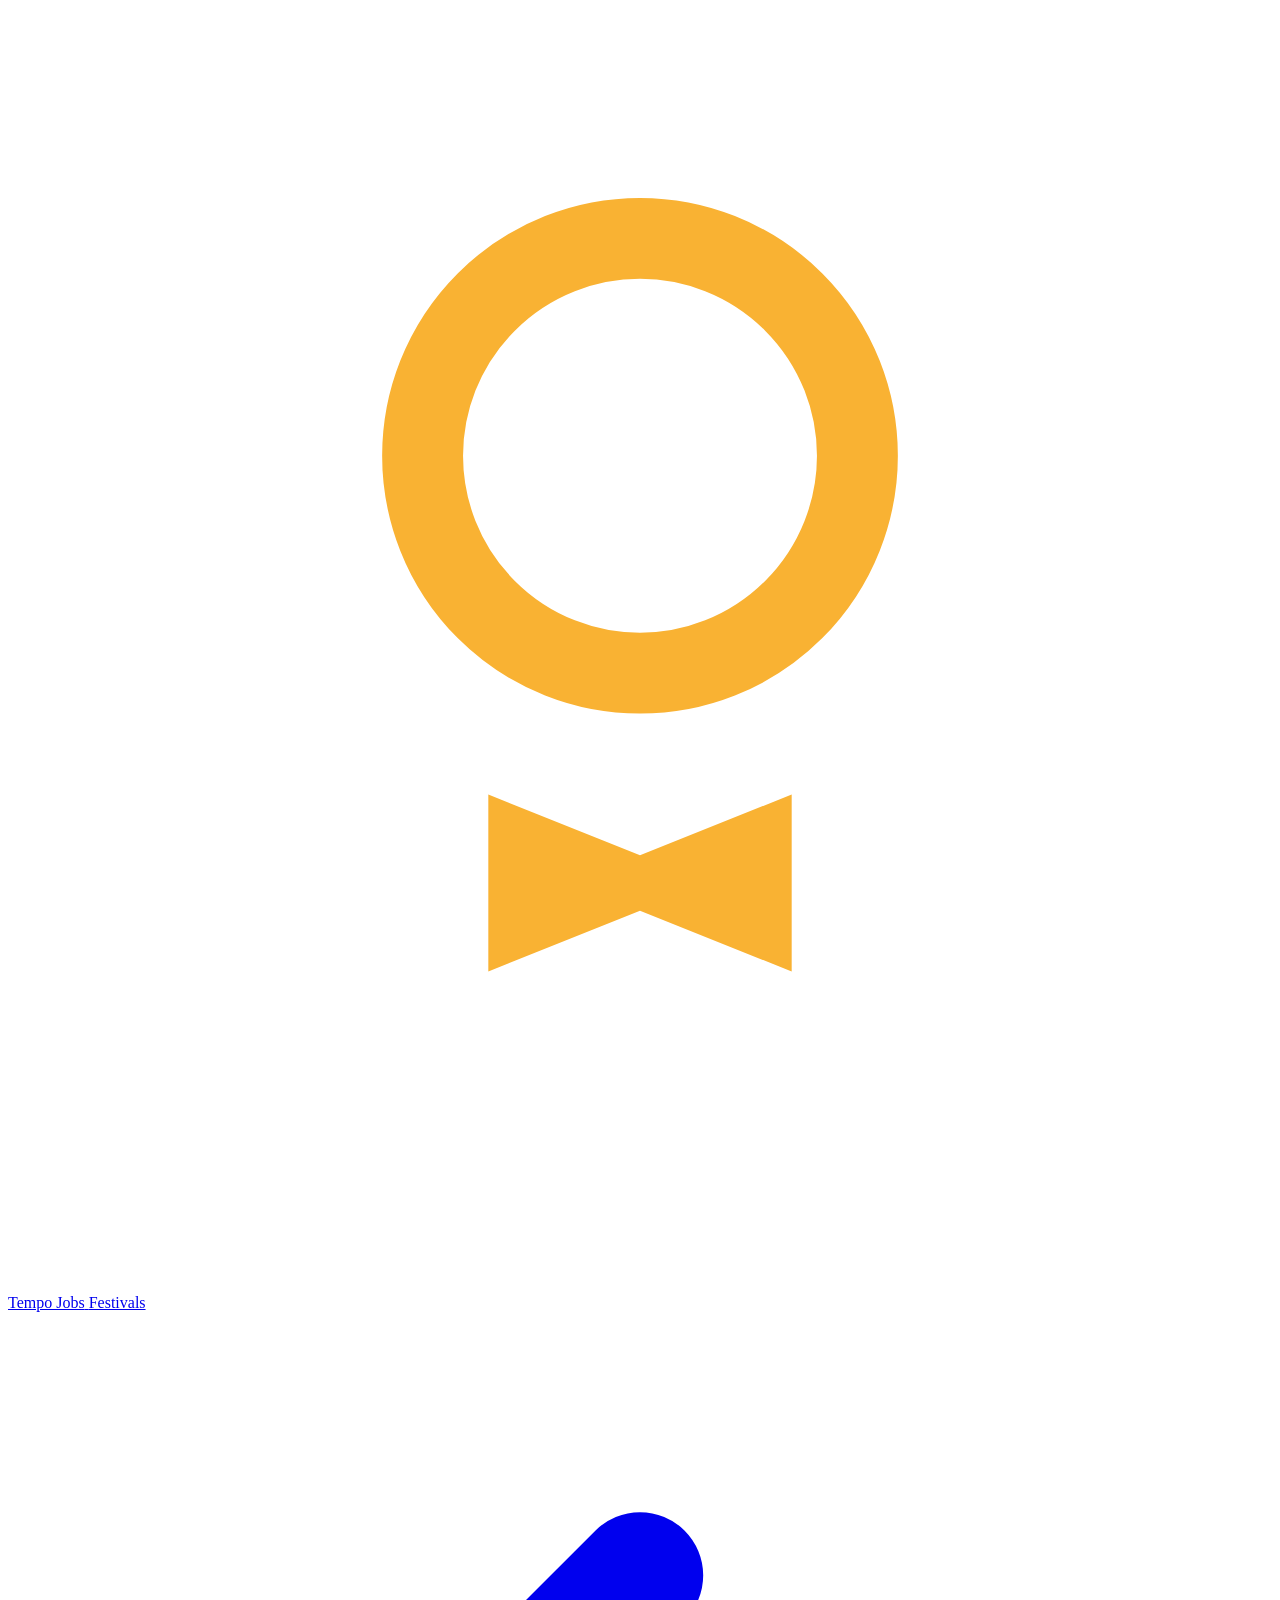
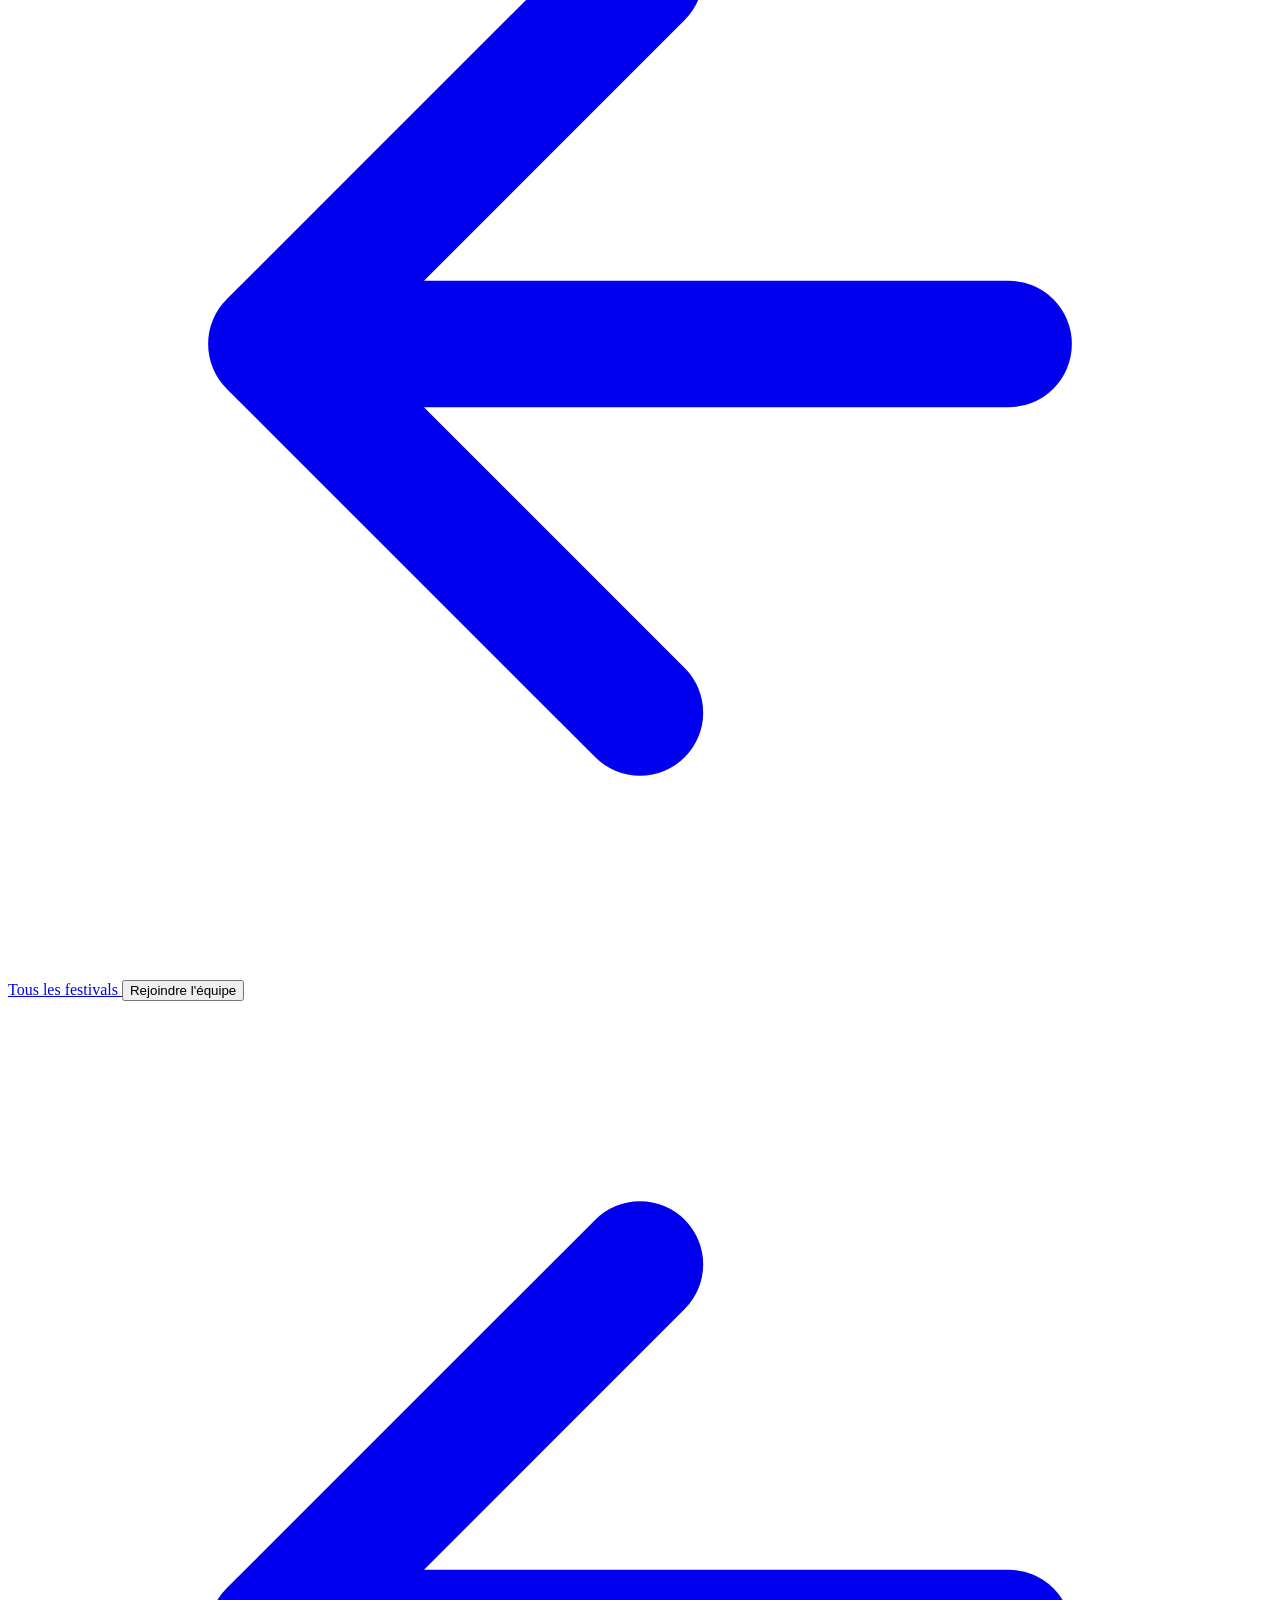
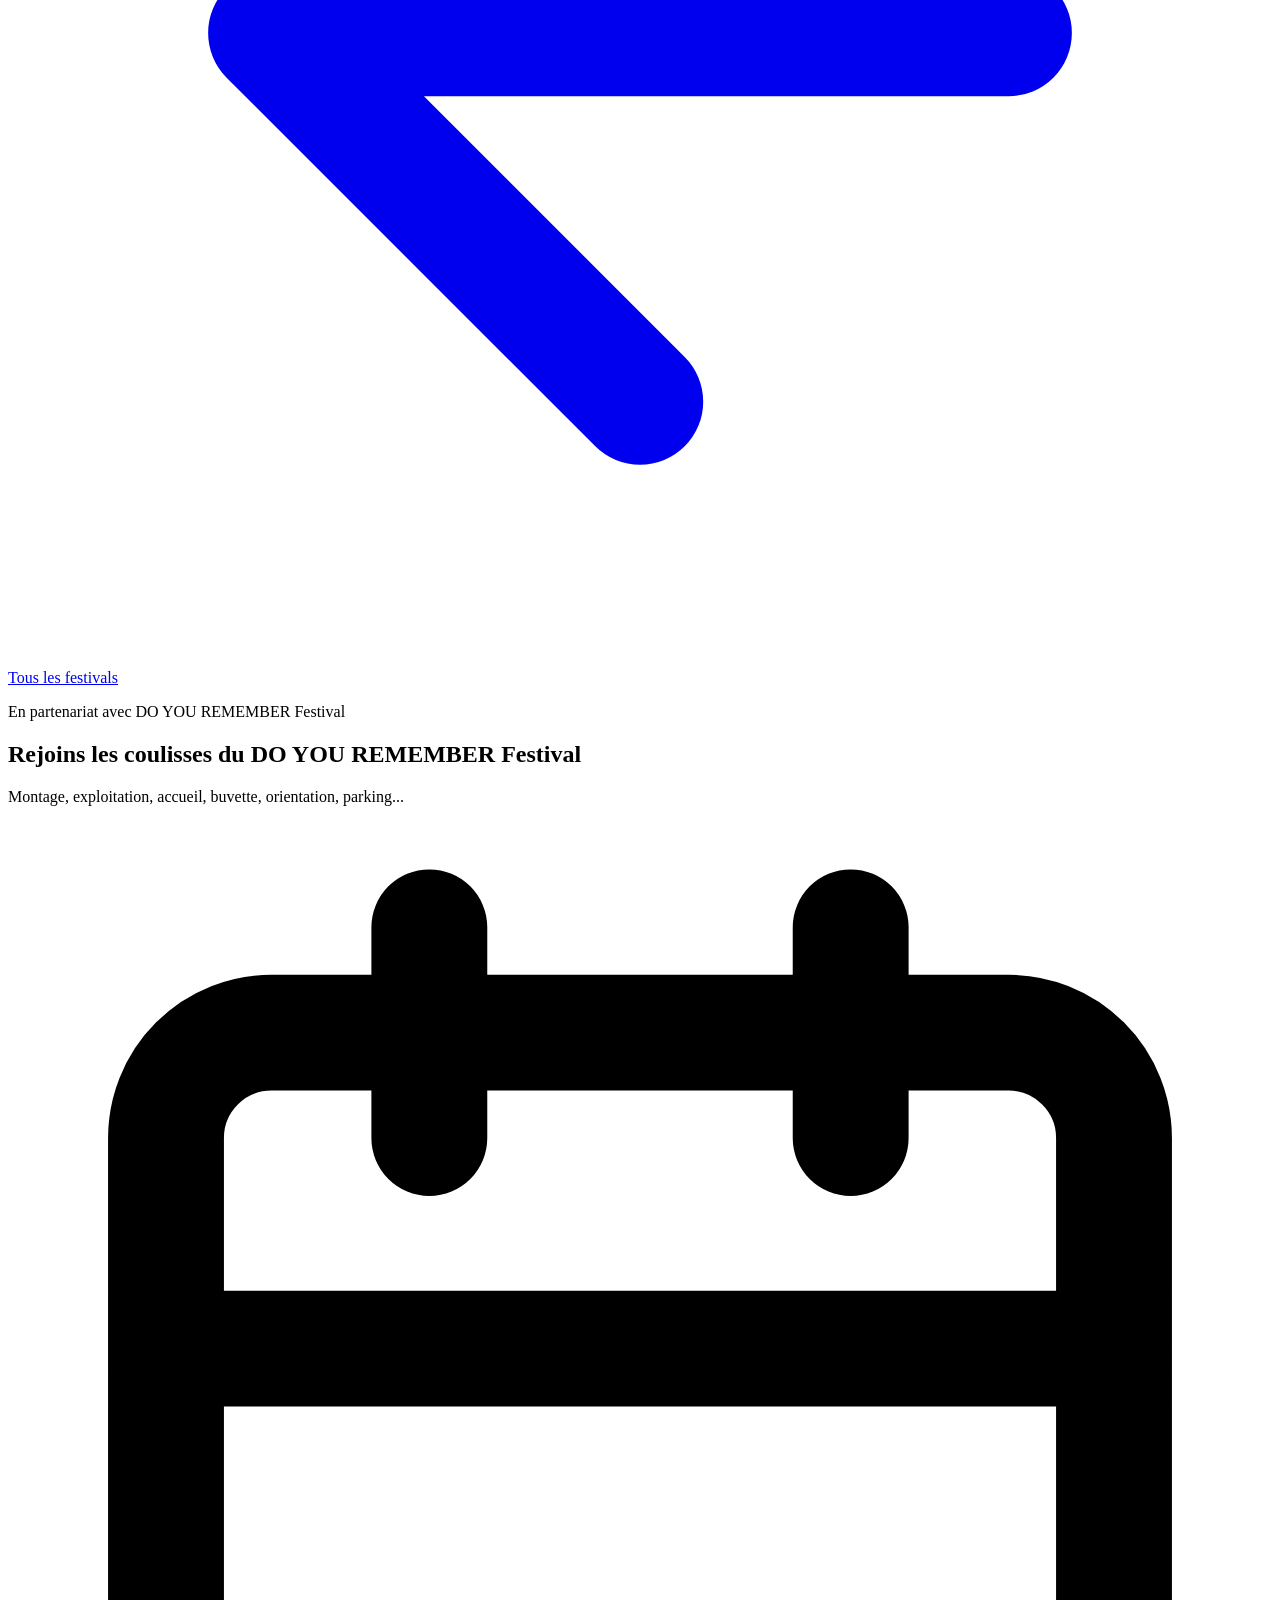
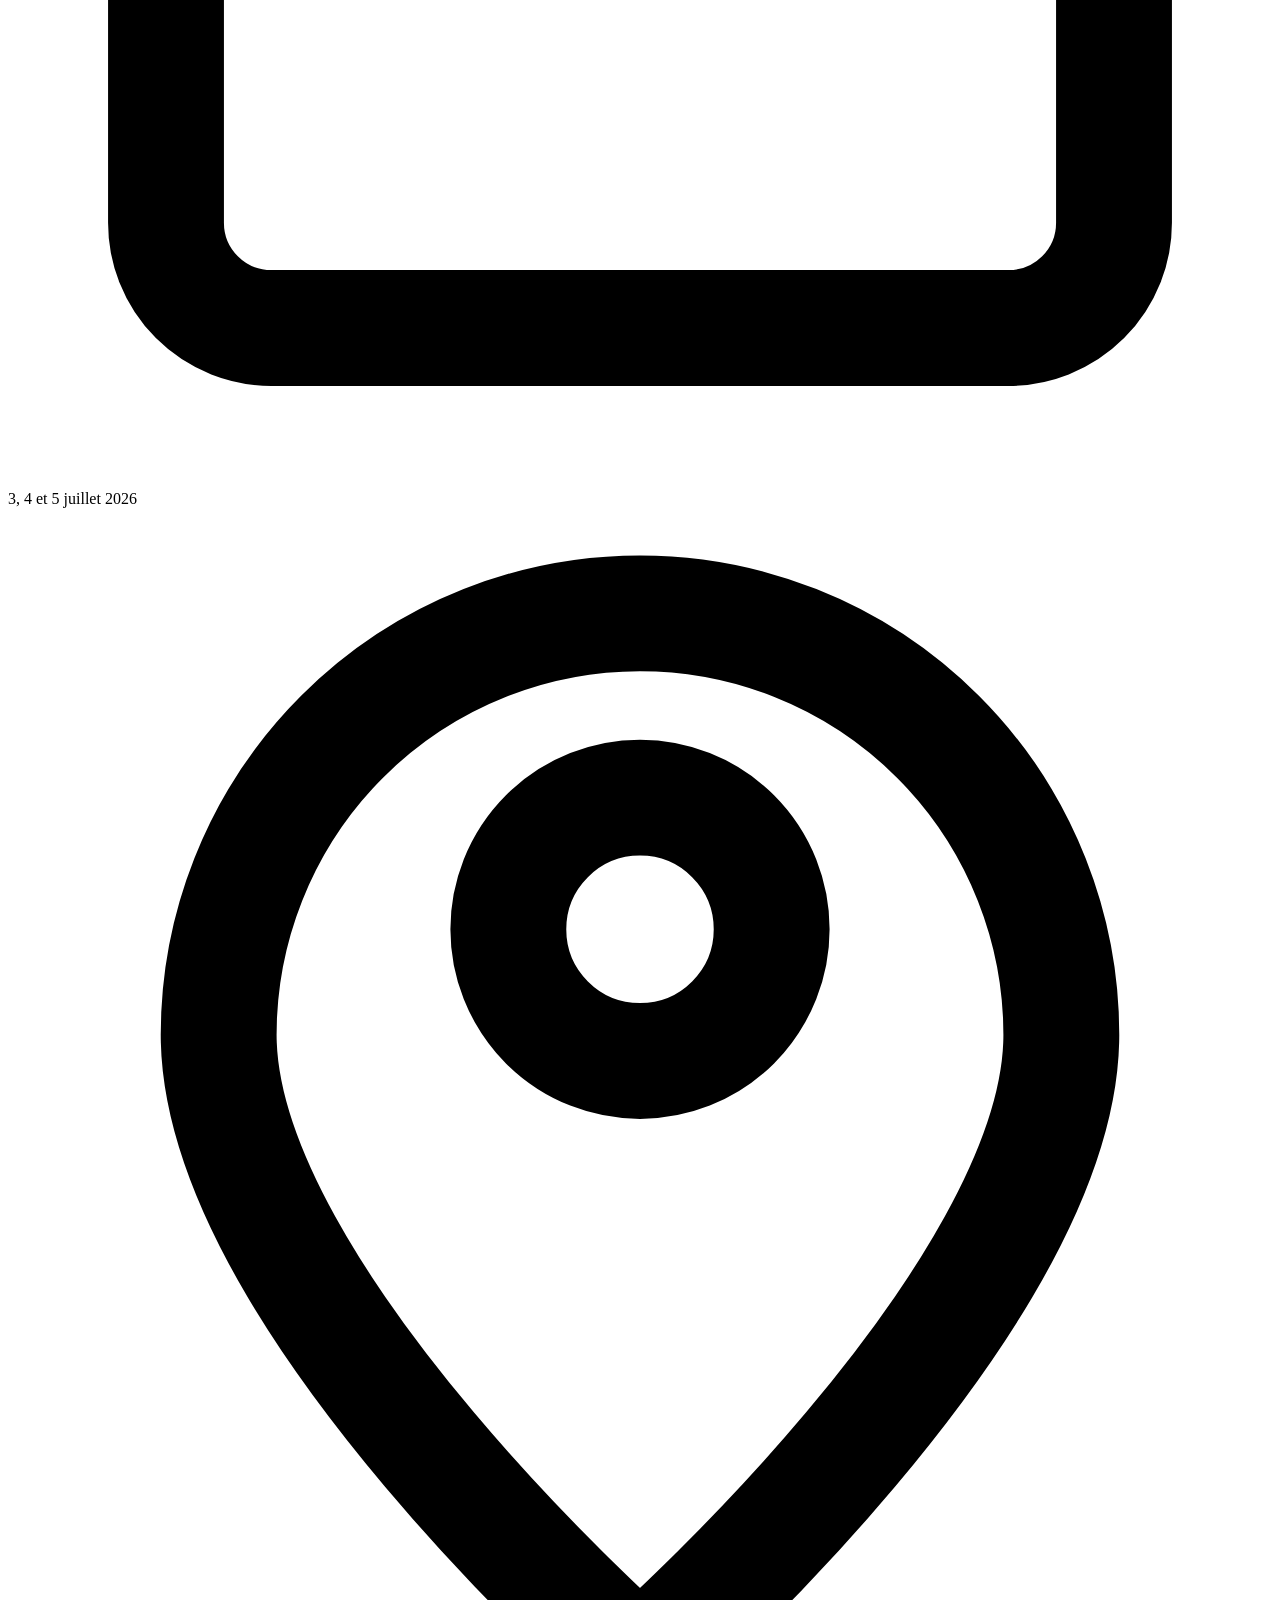
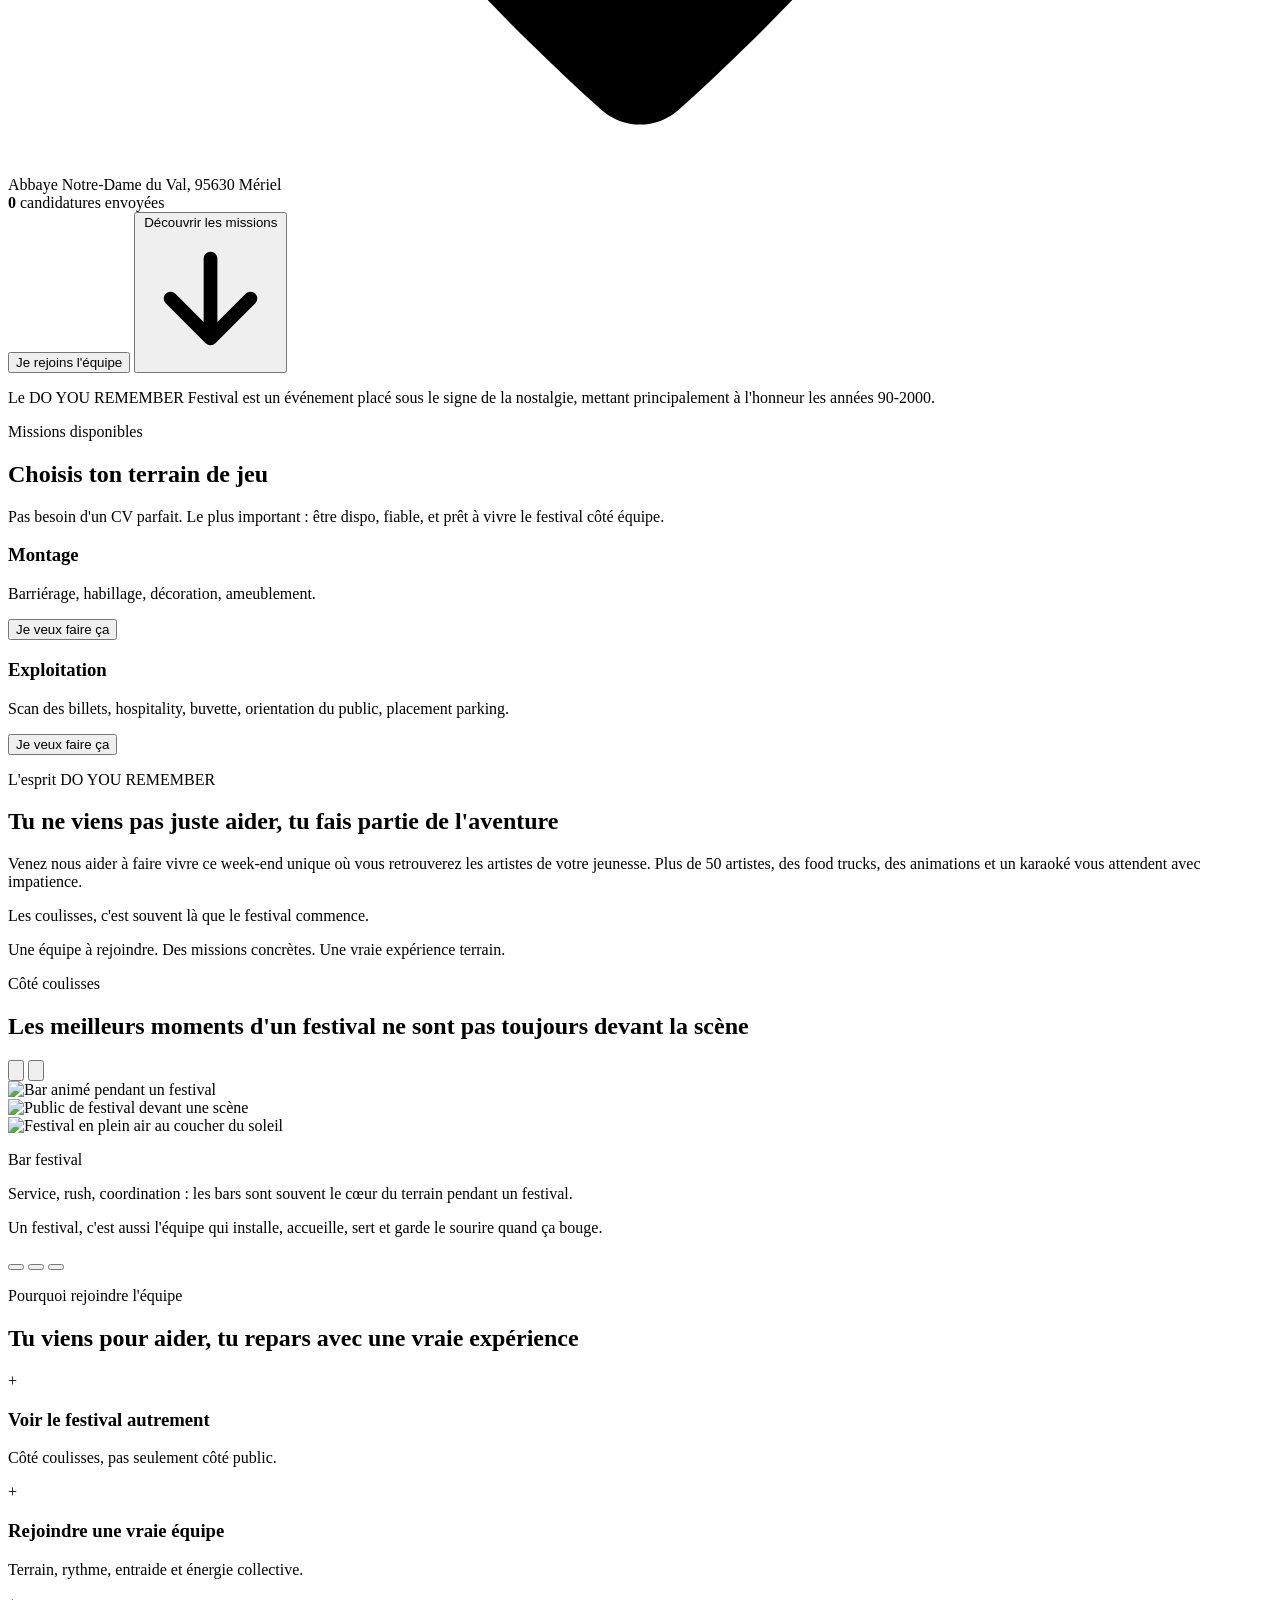
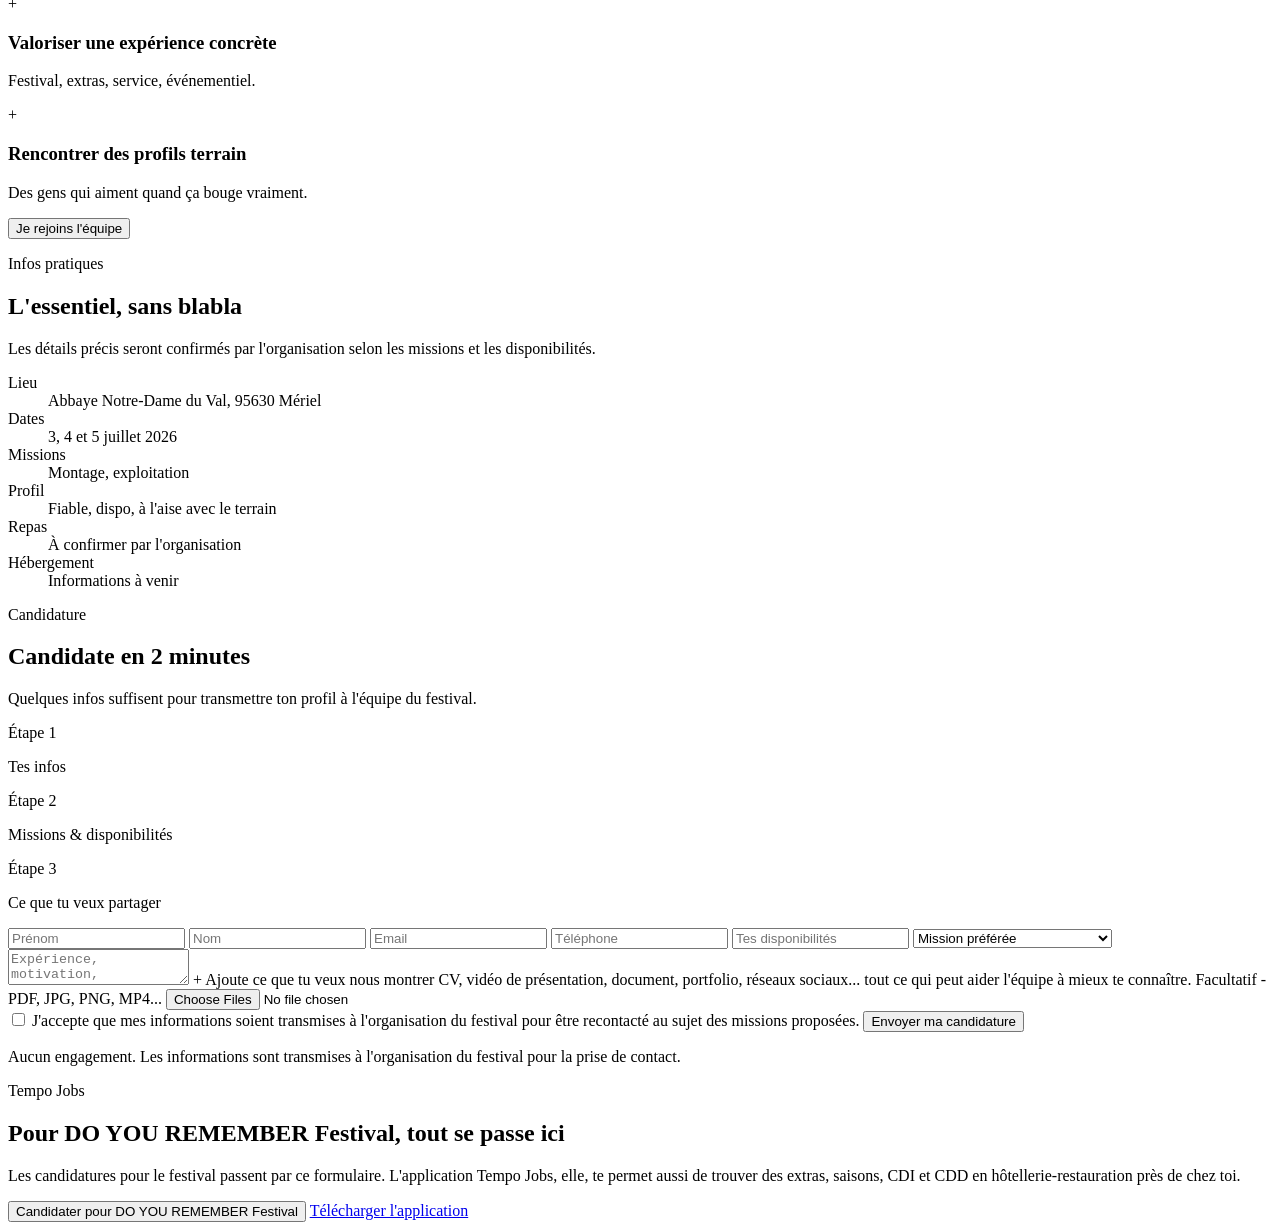
==== index.html @ ffb538f8 "Add files via upload" ====
<!doctype html>
<html lang="fr">
  <head>
    <meta charset="utf-8" />
    <meta name="viewport" content="width=device-width, initial-scale=1" />
    <meta
      name="description"
      content="Rejoins les coulisses du DO YOU REMEMBER Festival et candidate directement aux missions bénévoles proposées."
    />
    <title>DO YOU REMEMBER Festival | Tempo Jobs</title>
    <link rel="preconnect" href="https://images.unsplash.com" />
    <link rel="stylesheet" href="../../assets/festivals.css" />
  </head>
  <body>
    <main class="page">
      <section class="detail-hero">
        <img
          class="detail-hero-bg"
          src="https://images.unsplash.com/photo-1493225457124-a3eb161ffa5f?q=80&w=2400&auto=format&fit=crop"
          alt=""
          aria-hidden="true"
        />

        <div class="container">
          <header class="site-header" aria-label="En-tête Tempo Jobs">
            <a class="brand" href="../../festivals/" aria-label="Retour aux festivals Tempo Jobs">
              <span class="brand-mark" aria-hidden="true">
                <svg viewBox="0 0 500 500" role="img">
                  <circle cx="250" cy="170" r="86" fill="none" stroke="#F9B233" stroke-width="32" />
                  <path d="M190 304 L250 328 L310 304 L310 374 L250 350 L190 374 Z" fill="#F9B233" />
                </svg>
              </span>
              <span>
                <span class="brand-name">Tempo Jobs</span>
                <span class="brand-context">Festivals</span>
              </span>
            </a>

            <div class="header-actions">
              <a class="button button-ghost" href="../../festivals/">
                <svg class="icon" viewBox="0 0 24 24" fill="none" aria-hidden="true">
                  <path d="m12 19-7-7 7-7M19 12H5" stroke="currentColor" stroke-width="2.4" stroke-linecap="round" stroke-linejoin="round" />
                </svg>
                Tous les festivals
              </a>
              <button class="button button-primary" type="button" data-scroll-target="#formulaire">
                Rejoindre l'équipe
              </button>
            </div>
          </header>

          <div class="detail-hero-content">
            <div class="hero-copy">
              <a class="button button-ghost mobile-only" href="../../festivals/">
                <svg class="icon" viewBox="0 0 24 24" fill="none" aria-hidden="true">
                  <path d="m12 19-7-7 7-7M19 12H5" stroke="currentColor" stroke-width="2.4" stroke-linecap="round" stroke-linejoin="round" />
                </svg>
                Tous les festivals
              </a>

              <p class="detail-badge">En partenariat avec DO YOU REMEMBER Festival</p>
              <h1>Rejoins les coulisses du DO YOU REMEMBER Festival</h1>
              <p class="hero-lede">Montage, exploitation, accueil, buvette, orientation, parking...</p>

              <div class="detail-meta">
                <span>
                  <svg class="icon" viewBox="0 0 24 24" fill="none" aria-hidden="true">
                    <path d="M8 2v4m8-4v4M3 10h18M5 4h14a2 2 0 0 1 2 2v13a2 2 0 0 1-2 2H5a2 2 0 0 1-2-2V6a2 2 0 0 1 2-2Z" stroke="currentColor" stroke-width="2.2" stroke-linecap="round" stroke-linejoin="round" />
                  </svg>
                  3, 4 et 5 juillet 2026
                </span>
                <span>
                  <svg class="icon" viewBox="0 0 24 24" fill="none" aria-hidden="true">
                    <path d="M20 10c0 5-8 12-8 12S4 15 4 10a8 8 0 1 1 16 0Z" stroke="currentColor" stroke-width="2.2" stroke-linecap="round" stroke-linejoin="round" />
                    <path d="M12 10.5a2.5 2.5 0 1 0 0-5 2.5 2.5 0 0 0 0 5Z" stroke="currentColor" stroke-width="2.2" stroke-linecap="round" stroke-linejoin="round" />
                  </svg>
                  Abbaye Notre-Dame du Val, 95630 Mériel
                </span>
              </div>

              <div class="application-counter application-counter-hero" data-application-counter="do-you-remember" data-count="0">
                <strong data-counter-value>0</strong>
                <span data-counter-label>candidatures envoyées</span>
              </div>

              <div class="hero-actions">
                <button class="button button-primary" type="button" data-scroll-target="#formulaire">
                  Je rejoins l'équipe
                </button>
                <button class="button button-ghost" type="button" data-scroll-target="#missions">
                  Découvrir les missions
                  <svg class="icon" viewBox="0 0 24 24" fill="none" aria-hidden="true">
                    <path d="M12 5v14m0 0 7-7m-7 7-7-7" stroke="currentColor" stroke-width="2.4" stroke-linecap="round" stroke-linejoin="round" />
                  </svg>
                </button>
              </div>

              <p class="detail-note">
                Le DO YOU REMEMBER Festival est un événement placé sous le signe de la nostalgie,
                mettant principalement à l'honneur les années 90-2000.
              </p>
            </div>
          </div>
        </div>
      </section>

      <section id="missions" class="section">
        <div class="container">
          <div>
            <p class="section-eyebrow">Missions disponibles</p>
            <h2 class="section-title">Choisis ton terrain de jeu</h2>
            <p class="section-copy">
              Pas besoin d'un CV parfait. Le plus important : être dispo, fiable, et prêt à vivre
              le festival côté équipe.
            </p>
          </div>

          <div class="mission-grid content-grid-spaced">
            <article class="mission-card" data-mission-card="Montage">
              <h3>Montage</h3>
              <p>Barriérage, habillage, décoration, ameublement.</p>
              <button class="button button-dark" type="button">Je veux faire ça</button>
            </article>

            <article class="mission-card" data-mission-card="Exploitation">
              <h3>Exploitation</h3>
              <p>Scan des billets, hospitality, buvette, orientation du public, placement parking.</p>
              <button class="button button-dark" type="button">Je veux faire ça</button>
            </article>
          </div>
        </div>
      </section>

      <section class="section blue-band">
        <div class="container blue-band-layout">
          <div>
            <p class="section-eyebrow on-dark">L'esprit DO YOU REMEMBER</p>
            <h2 class="section-title on-dark">Tu ne viens pas juste aider, tu fais partie de l'aventure</h2>
            <p class="section-copy on-dark">
              Venez nous aider à faire vivre ce week-end unique où vous retrouverez les artistes de
              votre jeunesse. Plus de 50 artistes, des food trucks, des animations et un karaoké vous
              attendent avec impatience.
            </p>
          </div>
          <div class="field-note">
            <p>Les coulisses, c'est souvent là que le festival commence.</p>
            <div class="field-note-list">
              <span>Une équipe à rejoindre.</span>
              <span>Des missions concrètes.</span>
              <span>Une vraie expérience terrain.</span>
            </div>
          </div>
        </div>
      </section>

      <section class="section gallery-band">
        <div class="container">
          <div class="gallery-header">
            <div>
              <p class="section-eyebrow on-dark">Côté coulisses</p>
              <h2 class="section-title on-dark">
                Les meilleurs moments d'un festival ne sont pas toujours devant la scène
              </h2>
            </div>
            <div class="gallery-controls" aria-label="Navigation galerie">
              <button class="round-button" type="button" data-gallery-previous aria-label="Image précédente">
                <svg class="icon" viewBox="0 0 24 24" fill="none" aria-hidden="true">
                  <path d="m15 18-6-6 6-6" stroke="currentColor" stroke-width="2.4" stroke-linecap="round" stroke-linejoin="round" />
                </svg>
              </button>
              <button class="round-button" type="button" data-gallery-next aria-label="Image suivante">
                <svg class="icon" viewBox="0 0 24 24" fill="none" aria-hidden="true">
                  <path d="m9 18 6-6-6-6" stroke="currentColor" stroke-width="2.4" stroke-linecap="round" stroke-linejoin="round" />
                </svg>
              </button>
            </div>
          </div>

          <div class="photo-stage">
            <!-- TODO: Remplacer les visuels temporaires par les photos officielles du festival dès réception. -->
            <div
              class="photo-slide is-active"
              data-gallery-slide
              data-label="Bar festival"
              data-caption="Service, rush, coordination : les bars sont souvent le cœur du terrain pendant un festival."
            >
              <img src="https://images.unsplash.com/photo-1566737236500-c8ac43014a8e?q=80&w=2400&auto=format&fit=crop" alt="Bar animé pendant un festival" />
            </div>
            <div
              class="photo-slide"
              data-gallery-slide
              data-label="Backstage & VIP"
              data-caption="Accueil artistes, logistique, zones VIP : les coulisses demandent une vraie énergie d'équipe."
            >
              <img src="https://images.unsplash.com/photo-1516450360452-9312f5e86fc7?q=80&w=2400&auto=format&fit=crop" alt="Public de festival devant une scène" />
            </div>
            <div
              class="photo-slide"
              data-gallery-slide
              data-label="Montage & logistique"
              data-caption="Avant l'ouverture, il y a toute une équipe qui prépare le festival dans l'ombre."
            >
              <img src="https://images.unsplash.com/photo-1505236858219-8359eb29e329?q=80&w=2400&auto=format&fit=crop" alt="Festival en plein air au coucher du soleil" />
            </div>

            <div class="photo-copy">
              <p class="photo-label" data-gallery-label>Bar festival</p>
              <p class="photo-caption" data-gallery-caption>
                Service, rush, coordination : les bars sont souvent le cœur du terrain pendant un festival.
              </p>
              <p class="photo-support">
                Un festival, c'est aussi l'équipe qui installe, accueille, sert et garde le sourire
                quand ça bouge.
              </p>
            </div>

            <div class="gallery-dots" aria-label="Images de la galerie">
              <button class="gallery-dot is-active" type="button" data-gallery-dot aria-label="Voir l'image 1"></button>
              <button class="gallery-dot" type="button" data-gallery-dot aria-label="Voir l'image 2"></button>
              <button class="gallery-dot" type="button" data-gallery-dot aria-label="Voir l'image 3"></button>
            </div>
          </div>
        </div>
      </section>

      <section class="section">
        <div class="container">
          <div>
            <p class="section-eyebrow">Pourquoi rejoindre l'équipe</p>
            <h2 class="section-title">Tu viens pour aider, tu repars avec une vraie expérience</h2>
          </div>

          <div class="benefit-grid content-grid-spaced">
            <article class="benefit-card">
              <span class="benefit-icon" aria-hidden="true">+</span>
              <h3>Voir le festival autrement</h3>
              <p>Côté coulisses, pas seulement côté public.</p>
            </article>
            <article class="benefit-card">
              <span class="benefit-icon" aria-hidden="true">+</span>
              <h3>Rejoindre une vraie équipe</h3>
              <p>Terrain, rythme, entraide et énergie collective.</p>
            </article>
            <article class="benefit-card">
              <span class="benefit-icon" aria-hidden="true">+</span>
              <h3>Valoriser une expérience concrète</h3>
              <p>Festival, extras, service, événementiel.</p>
            </article>
            <article class="benefit-card">
              <span class="benefit-icon" aria-hidden="true">+</span>
              <h3>Rencontrer des profils terrain</h3>
              <p>Des gens qui aiment quand ça bouge vraiment.</p>
            </article>
          </div>

          <div class="center-action">
            <button class="button button-primary" type="button" data-scroll-target="#formulaire">
              Je rejoins l'équipe
            </button>
          </div>
        </div>
      </section>

      <section id="infos" class="section white-section">
        <div class="container info-layout">
          <div>
            <p class="section-eyebrow">Infos pratiques</p>
            <h2 class="section-title">L'essentiel, sans blabla</h2>
            <p class="section-copy">
              Les détails précis seront confirmés par l'organisation selon les missions et les disponibilités.
            </p>
          </div>

          <dl class="info-grid">
            <div class="info-item">
              <dt>Lieu</dt>
              <dd>Abbaye Notre-Dame du Val, 95630 Mériel</dd>
            </div>
            <div class="info-item">
              <dt>Dates</dt>
              <dd>3, 4 et 5 juillet 2026</dd>
            </div>
            <div class="info-item">
              <dt>Missions</dt>
              <dd>Montage, exploitation</dd>
            </div>
            <div class="info-item">
              <dt>Profil</dt>
              <dd>Fiable, dispo, à l'aise avec le terrain</dd>
            </div>
            <div class="info-item">
              <dt>Repas</dt>
              <dd>À confirmer par l'organisation</dd>
            </div>
            <div class="info-item">
              <dt>Hébergement</dt>
              <dd>Informations à venir</dd>
            </div>
          </dl>
        </div>
      </section>

      <section id="formulaire" class="section">
        <div class="container form-layout">
          <div>
            <p class="section-eyebrow">Candidature</p>
            <h2 class="section-title">Candidate en 2 minutes</h2>
            <p class="section-copy">
              Quelques infos suffisent pour transmettre ton profil à l'équipe du festival.
            </p>
          </div>

          <form class="application-form" data-application-form data-festival-slug="do-you-remember" data-endpoint="/.netlify/functions/festival-applications" enctype="multipart/form-data">
            <input type="hidden" name="festival_slug" value="do-you-remember" />
            <input type="hidden" name="recipient_email" value="adn.reseau.france@gmail.com" />
            <input type="hidden" name="festival" value="DO YOU REMEMBER Festival" />
            <div class="form-steps" aria-label="Étapes de candidature">
              <div>
                <p class="form-step-label">Étape 1</p>
                <p class="form-step-title">Tes infos</p>
              </div>
              <div>
                <p class="form-step-label">Étape 2</p>
                <p class="form-step-title">Missions & disponibilités</p>
              </div>
              <div>
                <p class="form-step-label">Étape 3</p>
                <p class="form-step-title">Ce que tu veux partager</p>
              </div>
            </div>

            <div class="form-grid">
              <input class="field" name="first_name" autocomplete="given-name" placeholder="Prénom" required />
              <input class="field" name="last_name" autocomplete="family-name" placeholder="Nom" required />
              <input class="field span-2" type="email" name="email" autocomplete="email" placeholder="Email" required />
              <input class="field span-2" type="tel" name="phone" autocomplete="tel" placeholder="Téléphone" required />
              <input class="field span-2" name="availability" placeholder="Tes disponibilités" required />
              <select class="field span-2" name="preferred_mission" data-mission-select required>
                <option value="" selected disabled>Mission préférée</option>
                <option>Montage</option>
                <option>Exploitation</option>
                <option>Peu importe, je suis motivé(e)</option>
              </select>

              <div class="mission-confirmation span-2" data-mission-confirmation></div>
              <textarea
                class="field span-2"
                name="message"
                placeholder="Expérience, motivation, contraintes éventuelles..."
              ></textarea>

              <label class="upload-field span-2">
                <span class="upload-icon" aria-hidden="true">+</span>
                <span class="upload-title">Ajoute ce que tu veux nous montrer</span>
                <span class="upload-copy">
                  CV, vidéo de présentation, document, portfolio, réseaux sociaux... tout ce
                  qui peut aider l'équipe à mieux te connaître.
                </span>
                <span class="upload-hint" data-upload-hint>Facultatif - PDF, JPG, PNG, MP4...</span>
                <input type="file" name="attachments" multiple data-file-input />
              </label>
            </div>

            <label class="consent">
              <input type="checkbox" name="consent" required />
              <span>
                J'accepte que mes informations soient transmises à l'organisation du festival pour
                être recontacté au sujet des missions proposées.
              </span>
            </label>

            <button class="button button-primary form-submit" type="submit">Envoyer ma candidature</button>
            <p class="form-message" data-form-message role="status" aria-live="polite"></p>
            <p class="form-footnote">
              Aucun engagement. Les informations sont transmises à l'organisation du festival pour la prise de contact.
            </p>
          </form>
        </div>
      </section>

      <footer class="detail-footer">
        <div class="container">
          <div class="footer-panel">
            <div class="footer-layout">
              <div>
                <p class="section-eyebrow">Tempo Jobs</p>
                <h2 class="footer-title">Pour DO YOU REMEMBER Festival, tout se passe ici</h2>
                <p class="footer-copy">
                  Les candidatures pour le festival passent par ce formulaire. L'application Tempo Jobs,
                  elle, te permet aussi de trouver des extras, saisons, CDI et CDD en hôtellerie-restauration
                  près de chez toi.
                </p>
              </div>
              <div class="footer-actions">
                <button class="button button-primary" type="button" data-scroll-target="#formulaire">
                  Candidater pour DO YOU REMEMBER Festival
                </button>
                <a class="button button-muted" href="/" aria-label="Télécharger l'application Tempo Jobs">
                  Télécharger l'application
                </a>
              </div>
            </div>
          </div>
        </div>
      </footer>
    </main>

    <script src="../../assets/festivals.js"></script>
  </body>
</html>
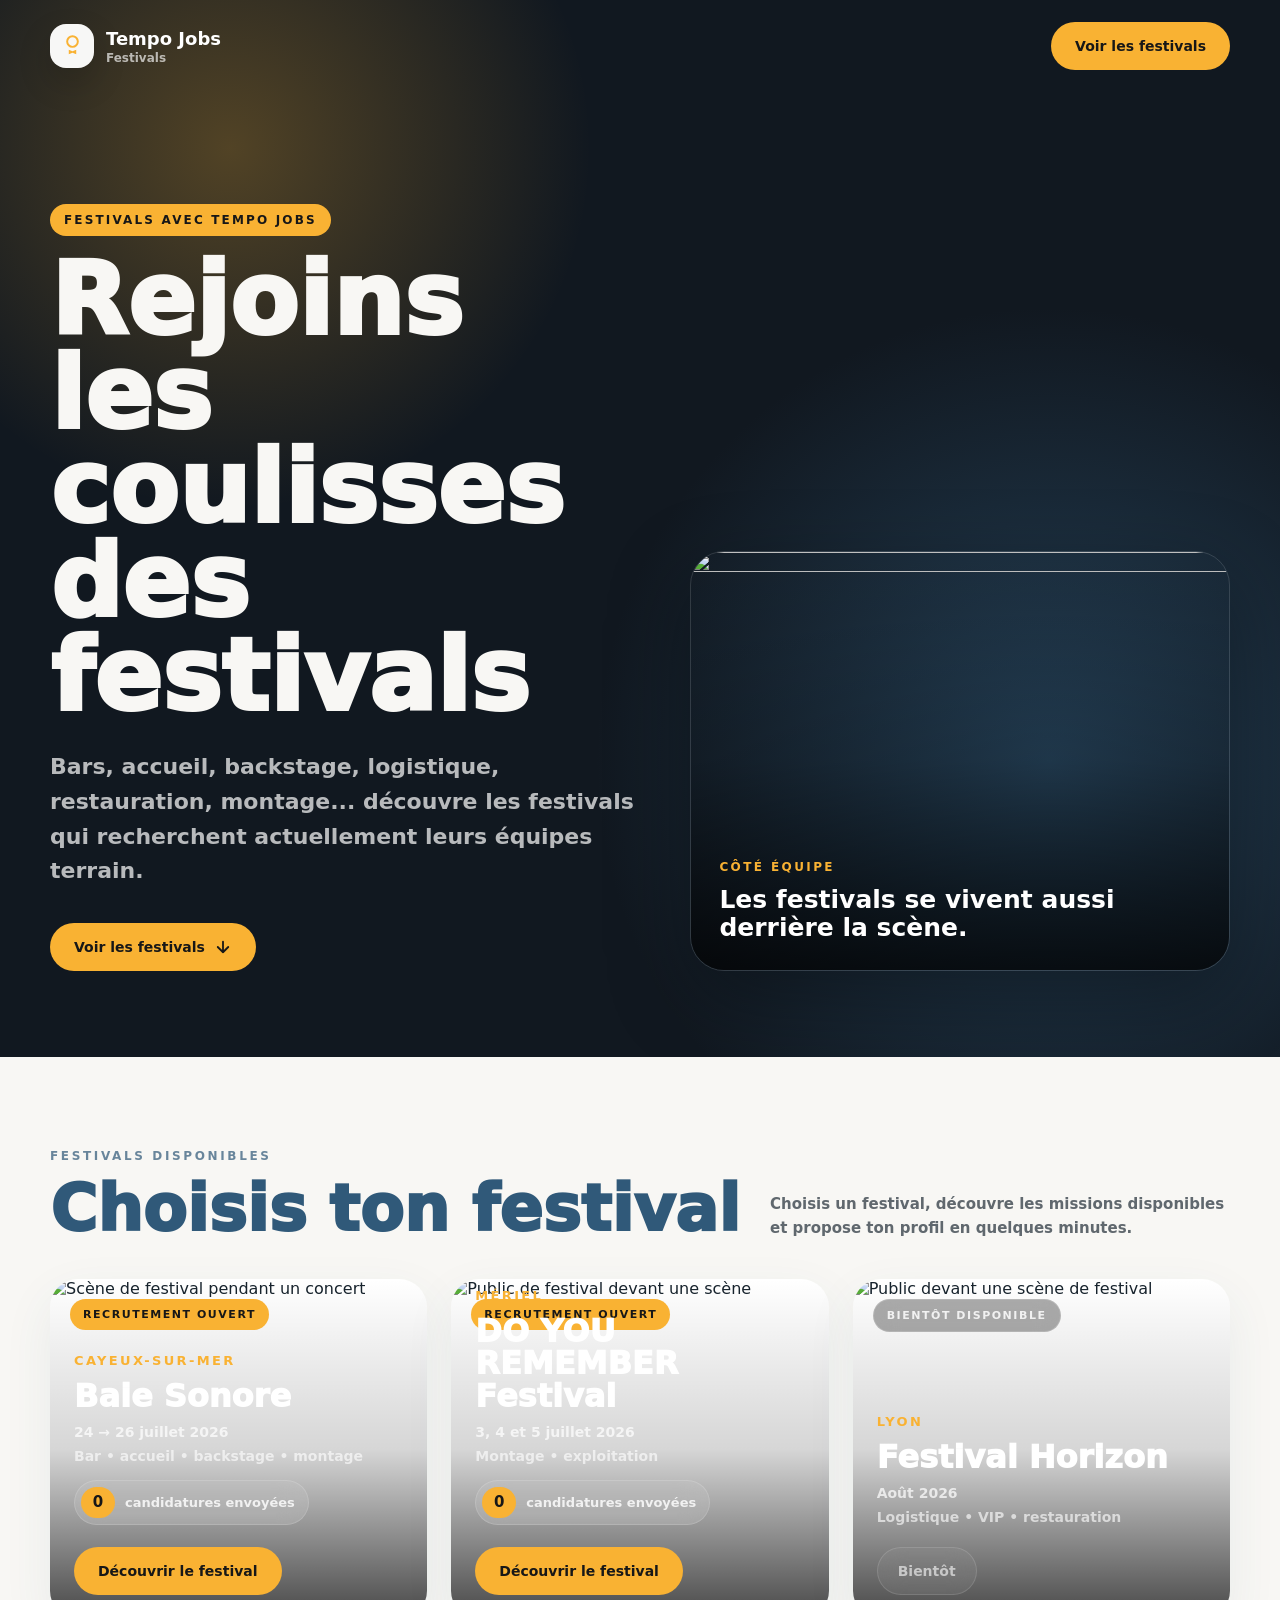
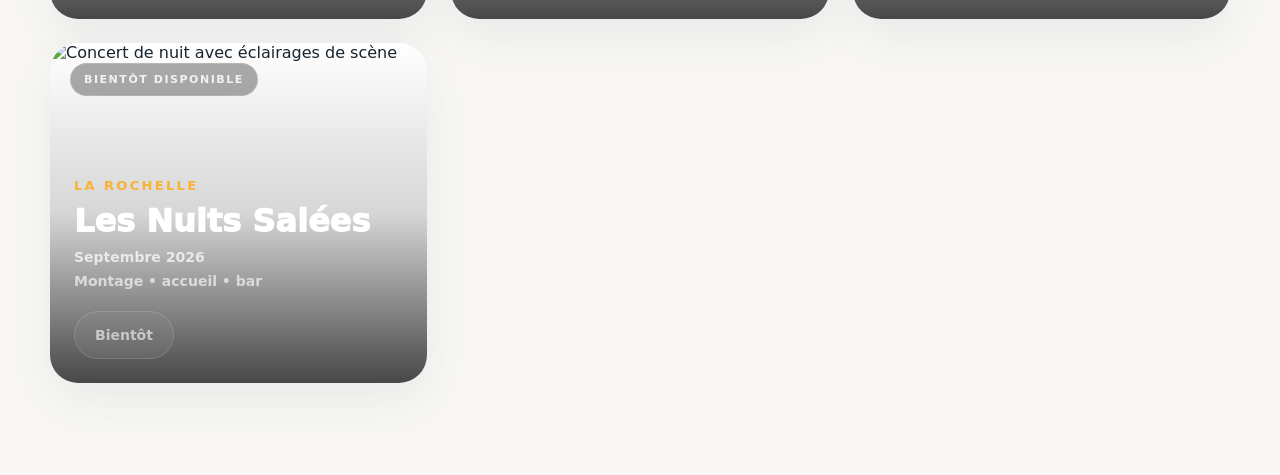
==== commit e1a77bd4: "Add files via upload" ====
--- a/index.html
+++ b/index.html
@@ -3,408 +3,10 @@
   <head>
     <meta charset="utf-8" />
     <meta name="viewport" content="width=device-width, initial-scale=1" />
-    <meta
-      name="description"
-      content="Rejoins les coulisses du DO YOU REMEMBER Festival et candidate directement aux missions bénévoles proposées."
-    />
-    <title>DO YOU REMEMBER Festival | Tempo Jobs</title>
-    <link rel="preconnect" href="https://images.unsplash.com" />
-    <link rel="stylesheet" href="../../assets/festivals.css" />
+    <meta http-equiv="refresh" content="0; url=festivals.html" />
+    <title>Tempo Jobs Festivals</title>
   </head>
   <body>
-    <main class="page">
-      <section class="detail-hero">
-        <img
-          class="detail-hero-bg"
-          src="https://images.unsplash.com/photo-1493225457124-a3eb161ffa5f?q=80&w=2400&auto=format&fit=crop"
-          alt=""
-          aria-hidden="true"
-        />
-
-        <div class="container">
-          <header class="site-header" aria-label="En-tête Tempo Jobs">
-            <a class="brand" href="../../festivals/" aria-label="Retour aux festivals Tempo Jobs">
-              <span class="brand-mark" aria-hidden="true">
-                <svg viewBox="0 0 500 500" role="img">
-                  <circle cx="250" cy="170" r="86" fill="none" stroke="#F9B233" stroke-width="32" />
-                  <path d="M190 304 L250 328 L310 304 L310 374 L250 350 L190 374 Z" fill="#F9B233" />
-                </svg>
-              </span>
-              <span>
-                <span class="brand-name">Tempo Jobs</span>
-                <span class="brand-context">Festivals</span>
-              </span>
-            </a>
-
-            <div class="header-actions">
-              <a class="button button-ghost" href="../../festivals/">
-                <svg class="icon" viewBox="0 0 24 24" fill="none" aria-hidden="true">
-                  <path d="m12 19-7-7 7-7M19 12H5" stroke="currentColor" stroke-width="2.4" stroke-linecap="round" stroke-linejoin="round" />
-                </svg>
-                Tous les festivals
-              </a>
-              <button class="button button-primary" type="button" data-scroll-target="#formulaire">
-                Rejoindre l'équipe
-              </button>
-            </div>
-          </header>
-
-          <div class="detail-hero-content">
-            <div class="hero-copy">
-              <a class="button button-ghost mobile-only" href="../../festivals/">
-                <svg class="icon" viewBox="0 0 24 24" fill="none" aria-hidden="true">
-                  <path d="m12 19-7-7 7-7M19 12H5" stroke="currentColor" stroke-width="2.4" stroke-linecap="round" stroke-linejoin="round" />
-                </svg>
-                Tous les festivals
-              </a>
-
-              <p class="detail-badge">En partenariat avec DO YOU REMEMBER Festival</p>
-              <h1>Rejoins les coulisses du DO YOU REMEMBER Festival</h1>
-              <p class="hero-lede">Montage, exploitation, accueil, buvette, orientation, parking...</p>
-
-              <div class="detail-meta">
-                <span>
-                  <svg class="icon" viewBox="0 0 24 24" fill="none" aria-hidden="true">
-                    <path d="M8 2v4m8-4v4M3 10h18M5 4h14a2 2 0 0 1 2 2v13a2 2 0 0 1-2 2H5a2 2 0 0 1-2-2V6a2 2 0 0 1 2-2Z" stroke="currentColor" stroke-width="2.2" stroke-linecap="round" stroke-linejoin="round" />
-                  </svg>
-                  3, 4 et 5 juillet 2026
-                </span>
-                <span>
-                  <svg class="icon" viewBox="0 0 24 24" fill="none" aria-hidden="true">
-                    <path d="M20 10c0 5-8 12-8 12S4 15 4 10a8 8 0 1 1 16 0Z" stroke="currentColor" stroke-width="2.2" stroke-linecap="round" stroke-linejoin="round" />
-                    <path d="M12 10.5a2.5 2.5 0 1 0 0-5 2.5 2.5 0 0 0 0 5Z" stroke="currentColor" stroke-width="2.2" stroke-linecap="round" stroke-linejoin="round" />
-                  </svg>
-                  Abbaye Notre-Dame du Val, 95630 Mériel
-                </span>
-              </div>
-
-              <div class="application-counter application-counter-hero" data-application-counter="do-you-remember" data-count="0">
-                <strong data-counter-value>0</strong>
-                <span data-counter-label>candidatures envoyées</span>
-              </div>
-
-              <div class="hero-actions">
-                <button class="button button-primary" type="button" data-scroll-target="#formulaire">
-                  Je rejoins l'équipe
-                </button>
-                <button class="button button-ghost" type="button" data-scroll-target="#missions">
-                  Découvrir les missions
-                  <svg class="icon" viewBox="0 0 24 24" fill="none" aria-hidden="true">
-                    <path d="M12 5v14m0 0 7-7m-7 7-7-7" stroke="currentColor" stroke-width="2.4" stroke-linecap="round" stroke-linejoin="round" />
-                  </svg>
-                </button>
-              </div>
-
-              <p class="detail-note">
-                Le DO YOU REMEMBER Festival est un événement placé sous le signe de la nostalgie,
-                mettant principalement à l'honneur les années 90-2000.
-              </p>
-            </div>
-          </div>
-        </div>
-      </section>
-
-      <section id="missions" class="section">
-        <div class="container">
-          <div>
-            <p class="section-eyebrow">Missions disponibles</p>
-            <h2 class="section-title">Choisis ton terrain de jeu</h2>
-            <p class="section-copy">
-              Pas besoin d'un CV parfait. Le plus important : être dispo, fiable, et prêt à vivre
-              le festival côté équipe.
-            </p>
-          </div>
-
-          <div class="mission-grid content-grid-spaced">
-            <article class="mission-card" data-mission-card="Montage">
-              <h3>Montage</h3>
-              <p>Barriérage, habillage, décoration, ameublement.</p>
-              <button class="button button-dark" type="button">Je veux faire ça</button>
-            </article>
-
-            <article class="mission-card" data-mission-card="Exploitation">
-              <h3>Exploitation</h3>
-              <p>Scan des billets, hospitality, buvette, orientation du public, placement parking.</p>
-              <button class="button button-dark" type="button">Je veux faire ça</button>
-            </article>
-          </div>
-        </div>
-      </section>
-
-      <section class="section blue-band">
-        <div class="container blue-band-layout">
-          <div>
-            <p class="section-eyebrow on-dark">L'esprit DO YOU REMEMBER</p>
-            <h2 class="section-title on-dark">Tu ne viens pas juste aider, tu fais partie de l'aventure</h2>
-            <p class="section-copy on-dark">
-              Venez nous aider à faire vivre ce week-end unique où vous retrouverez les artistes de
-              votre jeunesse. Plus de 50 artistes, des food trucks, des animations et un karaoké vous
-              attendent avec impatience.
-            </p>
-          </div>
-          <div class="field-note">
-            <p>Les coulisses, c'est souvent là que le festival commence.</p>
-            <div class="field-note-list">
-              <span>Une équipe à rejoindre.</span>
-              <span>Des missions concrètes.</span>
-              <span>Une vraie expérience terrain.</span>
-            </div>
-          </div>
-        </div>
-      </section>
-
-      <section class="section gallery-band">
-        <div class="container">
-          <div class="gallery-header">
-            <div>
-              <p class="section-eyebrow on-dark">Côté coulisses</p>
-              <h2 class="section-title on-dark">
-                Les meilleurs moments d'un festival ne sont pas toujours devant la scène
-              </h2>
-            </div>
-            <div class="gallery-controls" aria-label="Navigation galerie">
-              <button class="round-button" type="button" data-gallery-previous aria-label="Image précédente">
-                <svg class="icon" viewBox="0 0 24 24" fill="none" aria-hidden="true">
-                  <path d="m15 18-6-6 6-6" stroke="currentColor" stroke-width="2.4" stroke-linecap="round" stroke-linejoin="round" />
-                </svg>
-              </button>
-              <button class="round-button" type="button" data-gallery-next aria-label="Image suivante">
-                <svg class="icon" viewBox="0 0 24 24" fill="none" aria-hidden="true">
-                  <path d="m9 18 6-6-6-6" stroke="currentColor" stroke-width="2.4" stroke-linecap="round" stroke-linejoin="round" />
-                </svg>
-              </button>
-            </div>
-          </div>
-
-          <div class="photo-stage">
-            <!-- TODO: Remplacer les visuels temporaires par les photos officielles du festival dès réception. -->
-            <div
-              class="photo-slide is-active"
-              data-gallery-slide
-              data-label="Bar festival"
-              data-caption="Service, rush, coordination : les bars sont souvent le cœur du terrain pendant un festival."
-            >
-              <img src="https://images.unsplash.com/photo-1566737236500-c8ac43014a8e?q=80&w=2400&auto=format&fit=crop" alt="Bar animé pendant un festival" />
-            </div>
-            <div
-              class="photo-slide"
-              data-gallery-slide
-              data-label="Backstage & VIP"
-              data-caption="Accueil artistes, logistique, zones VIP : les coulisses demandent une vraie énergie d'équipe."
-            >
-              <img src="https://images.unsplash.com/photo-1516450360452-9312f5e86fc7?q=80&w=2400&auto=format&fit=crop" alt="Public de festival devant une scène" />
-            </div>
-            <div
-              class="photo-slide"
-              data-gallery-slide
-              data-label="Montage & logistique"
-              data-caption="Avant l'ouverture, il y a toute une équipe qui prépare le festival dans l'ombre."
-            >
-              <img src="https://images.unsplash.com/photo-1505236858219-8359eb29e329?q=80&w=2400&auto=format&fit=crop" alt="Festival en plein air au coucher du soleil" />
-            </div>
-
-            <div class="photo-copy">
-              <p class="photo-label" data-gallery-label>Bar festival</p>
-              <p class="photo-caption" data-gallery-caption>
-                Service, rush, coordination : les bars sont souvent le cœur du terrain pendant un festival.
-              </p>
-              <p class="photo-support">
-                Un festival, c'est aussi l'équipe qui installe, accueille, sert et garde le sourire
-                quand ça bouge.
-              </p>
-            </div>
-
-            <div class="gallery-dots" aria-label="Images de la galerie">
-              <button class="gallery-dot is-active" type="button" data-gallery-dot aria-label="Voir l'image 1"></button>
-              <button class="gallery-dot" type="button" data-gallery-dot aria-label="Voir l'image 2"></button>
-              <button class="gallery-dot" type="button" data-gallery-dot aria-label="Voir l'image 3"></button>
-            </div>
-          </div>
-        </div>
-      </section>
-
-      <section class="section">
-        <div class="container">
-          <div>
-            <p class="section-eyebrow">Pourquoi rejoindre l'équipe</p>
-            <h2 class="section-title">Tu viens pour aider, tu repars avec une vraie expérience</h2>
-          </div>
-
-          <div class="benefit-grid content-grid-spaced">
-            <article class="benefit-card">
-              <span class="benefit-icon" aria-hidden="true">+</span>
-              <h3>Voir le festival autrement</h3>
-              <p>Côté coulisses, pas seulement côté public.</p>
-            </article>
-            <article class="benefit-card">
-              <span class="benefit-icon" aria-hidden="true">+</span>
-              <h3>Rejoindre une vraie équipe</h3>
-              <p>Terrain, rythme, entraide et énergie collective.</p>
-            </article>
-            <article class="benefit-card">
-              <span class="benefit-icon" aria-hidden="true">+</span>
-              <h3>Valoriser une expérience concrète</h3>
-              <p>Festival, extras, service, événementiel.</p>
-            </article>
-            <article class="benefit-card">
-              <span class="benefit-icon" aria-hidden="true">+</span>
-              <h3>Rencontrer des profils terrain</h3>
-              <p>Des gens qui aiment quand ça bouge vraiment.</p>
-            </article>
-          </div>
-
-          <div class="center-action">
-            <button class="button button-primary" type="button" data-scroll-target="#formulaire">
-              Je rejoins l'équipe
-            </button>
-          </div>
-        </div>
-      </section>
-
-      <section id="infos" class="section white-section">
-        <div class="container info-layout">
-          <div>
-            <p class="section-eyebrow">Infos pratiques</p>
-            <h2 class="section-title">L'essentiel, sans blabla</h2>
-            <p class="section-copy">
-              Les détails précis seront confirmés par l'organisation selon les missions et les disponibilités.
-            </p>
-          </div>
-
-          <dl class="info-grid">
-            <div class="info-item">
-              <dt>Lieu</dt>
-              <dd>Abbaye Notre-Dame du Val, 95630 Mériel</dd>
-            </div>
-            <div class="info-item">
-              <dt>Dates</dt>
-              <dd>3, 4 et 5 juillet 2026</dd>
-            </div>
-            <div class="info-item">
-              <dt>Missions</dt>
-              <dd>Montage, exploitation</dd>
-            </div>
-            <div class="info-item">
-              <dt>Profil</dt>
-              <dd>Fiable, dispo, à l'aise avec le terrain</dd>
-            </div>
-            <div class="info-item">
-              <dt>Repas</dt>
-              <dd>À confirmer par l'organisation</dd>
-            </div>
-            <div class="info-item">
-              <dt>Hébergement</dt>
-              <dd>Informations à venir</dd>
-            </div>
-          </dl>
-        </div>
-      </section>
-
-      <section id="formulaire" class="section">
-        <div class="container form-layout">
-          <div>
-            <p class="section-eyebrow">Candidature</p>
-            <h2 class="section-title">Candidate en 2 minutes</h2>
-            <p class="section-copy">
-              Quelques infos suffisent pour transmettre ton profil à l'équipe du festival.
-            </p>
-          </div>
-
-          <form class="application-form" data-application-form data-festival-slug="do-you-remember" data-endpoint="/.netlify/functions/festival-applications" enctype="multipart/form-data">
-            <input type="hidden" name="festival_slug" value="do-you-remember" />
-            <input type="hidden" name="recipient_email" value="adn.reseau.france@gmail.com" />
-            <input type="hidden" name="festival" value="DO YOU REMEMBER Festival" />
-            <div class="form-steps" aria-label="Étapes de candidature">
-              <div>
-                <p class="form-step-label">Étape 1</p>
-                <p class="form-step-title">Tes infos</p>
-              </div>
-              <div>
-                <p class="form-step-label">Étape 2</p>
-                <p class="form-step-title">Missions & disponibilités</p>
-              </div>
-              <div>
-                <p class="form-step-label">Étape 3</p>
-                <p class="form-step-title">Ce que tu veux partager</p>
-              </div>
-            </div>
-
-            <div class="form-grid">
-              <input class="field" name="first_name" autocomplete="given-name" placeholder="Prénom" required />
-              <input class="field" name="last_name" autocomplete="family-name" placeholder="Nom" required />
-              <input class="field span-2" type="email" name="email" autocomplete="email" placeholder="Email" required />
-              <input class="field span-2" type="tel" name="phone" autocomplete="tel" placeholder="Téléphone" required />
-              <input class="field span-2" name="availability" placeholder="Tes disponibilités" required />
-              <select class="field span-2" name="preferred_mission" data-mission-select required>
-                <option value="" selected disabled>Mission préférée</option>
-                <option>Montage</option>
-                <option>Exploitation</option>
-                <option>Peu importe, je suis motivé(e)</option>
-              </select>
-
-              <div class="mission-confirmation span-2" data-mission-confirmation></div>
-              <textarea
-                class="field span-2"
-                name="message"
-                placeholder="Expérience, motivation, contraintes éventuelles..."
-              ></textarea>
-
-              <label class="upload-field span-2">
-                <span class="upload-icon" aria-hidden="true">+</span>
-                <span class="upload-title">Ajoute ce que tu veux nous montrer</span>
-                <span class="upload-copy">
-                  CV, vidéo de présentation, document, portfolio, réseaux sociaux... tout ce
-                  qui peut aider l'équipe à mieux te connaître.
-                </span>
-                <span class="upload-hint" data-upload-hint>Facultatif - PDF, JPG, PNG, MP4...</span>
-                <input type="file" name="attachments" multiple data-file-input />
-              </label>
-            </div>
-
-            <label class="consent">
-              <input type="checkbox" name="consent" required />
-              <span>
-                J'accepte que mes informations soient transmises à l'organisation du festival pour
-                être recontacté au sujet des missions proposées.
-              </span>
-            </label>
-
-            <button class="button button-primary form-submit" type="submit">Envoyer ma candidature</button>
-            <p class="form-message" data-form-message role="status" aria-live="polite"></p>
-            <p class="form-footnote">
-              Aucun engagement. Les informations sont transmises à l'organisation du festival pour la prise de contact.
-            </p>
-          </form>
-        </div>
-      </section>
-
-      <footer class="detail-footer">
-        <div class="container">
-          <div class="footer-panel">
-            <div class="footer-layout">
-              <div>
-                <p class="section-eyebrow">Tempo Jobs</p>
-                <h2 class="footer-title">Pour DO YOU REMEMBER Festival, tout se passe ici</h2>
-                <p class="footer-copy">
-                  Les candidatures pour le festival passent par ce formulaire. L'application Tempo Jobs,
-                  elle, te permet aussi de trouver des extras, saisons, CDI et CDD en hôtellerie-restauration
-                  près de chez toi.
-                </p>
-              </div>
-              <div class="footer-actions">
-                <button class="button button-primary" type="button" data-scroll-target="#formulaire">
-                  Candidater pour DO YOU REMEMBER Festival
-                </button>
-                <a class="button button-muted" href="/" aria-label="Télécharger l'application Tempo Jobs">
-                  Télécharger l'application
-                </a>
-              </div>
-            </div>
-          </div>
-        </div>
-      </footer>
-    </main>
-
-    <script src="../../assets/festivals.js"></script>
+    <p><a href="festivals.html">Voir les pages festivals Tempo Jobs</a></p>
   </body>
 </html>
